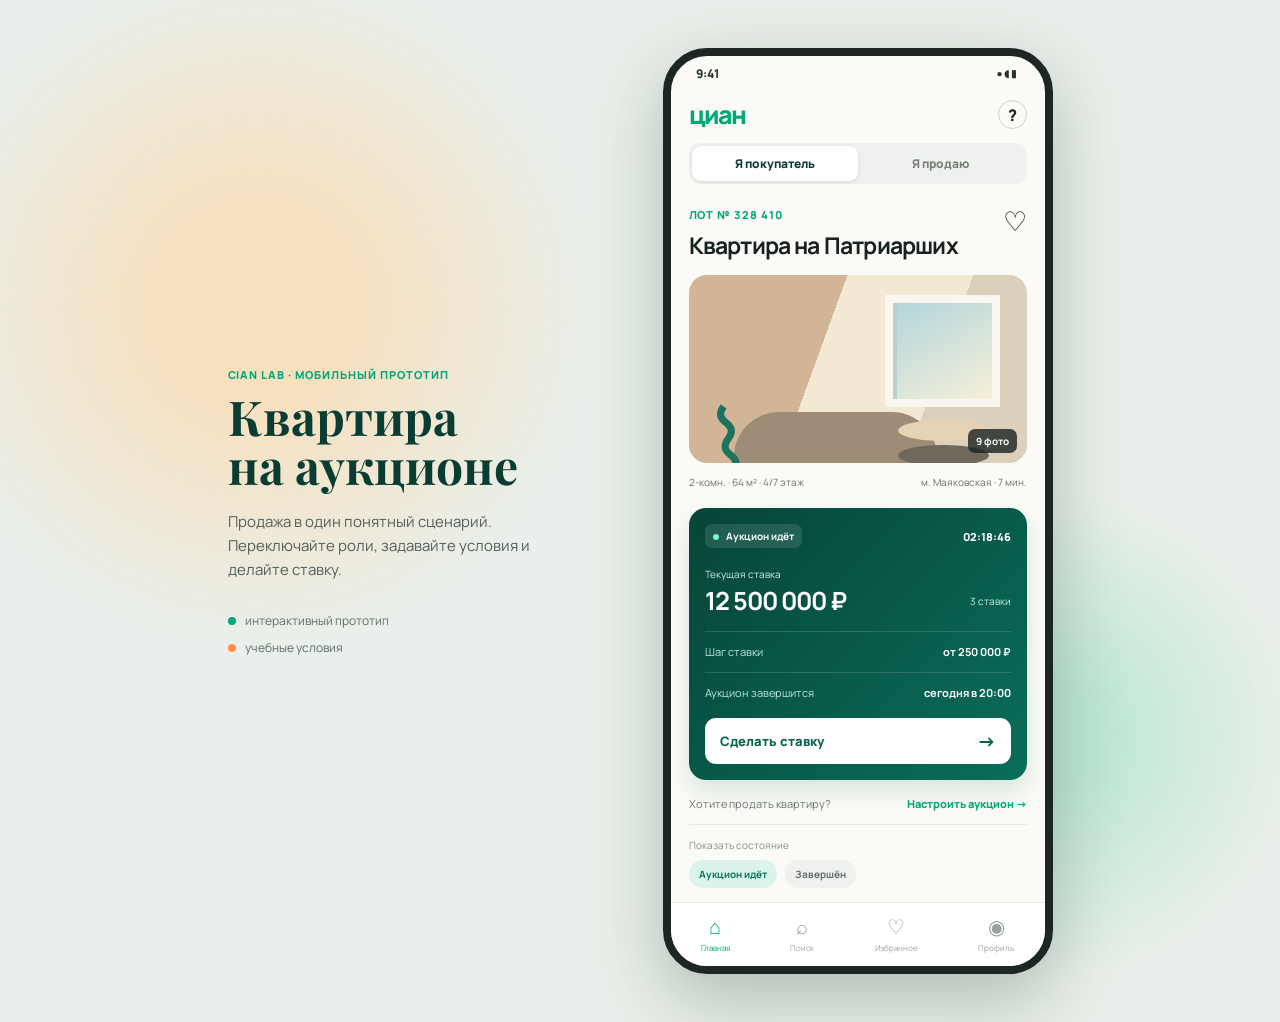
==== index.html @ d1cb660d "Создать прототип аукциона квартиры" ====
<!doctype html>
<html lang="ru">
  <head>
    <meta charset="UTF-8" />
    <meta name="viewport" content="width=device-width, initial-scale=1.0" />
    <title>Циан · Аукцион</title>
    <link rel="preconnect" href="https://fonts.googleapis.com" />
    <link rel="preconnect" href="https://fonts.gstatic.com" crossorigin />
    <link href="https://fonts.googleapis.com/css2?family=Manrope:wght@400;500;600;700;800&family=Playfair+Display:wght@700&display=swap" rel="stylesheet" />
    <link rel="stylesheet" href="styles.css" />
  </head>
  <body>
    <main class="page-shell">
      <section class="intro" aria-label="Описание прототипа">
        <p class="eyebrow">Cian lab · мобильный прототип</p>
        <h1>Квартира<br />на аукционе</h1>
        <p class="intro-copy">Продажа в один понятный сценарий. Переключайте роли, задавайте условия и делайте ставку.</p>
        <div class="legend">
          <span><i class="dot dot-green"></i> интерактивный прототип</span>
          <span><i class="dot dot-orange"></i> учебные условия</span>
        </div>
      </section>

      <section class="phone" aria-label="Прототип приложения Циан">
        <div class="status-bar"><span>9:41</span><span class="status-icons">●◖▮</span></div>
        <header class="app-header">
          <a class="logo" href="#" aria-label="Циан">циан</a>
          <button class="icon-button" id="helpButton" aria-label="Открыть подсказку">?</button>
        </header>

        <div class="role-switch" role="tablist" aria-label="Роль в сценарии">
          <button class="role active" data-role="buyer" role="tab" aria-selected="true">Я покупатель</button>
          <button class="role" data-role="seller" role="tab" aria-selected="false">Я продаю</button>
        </div>

        <div id="toast" class="toast" role="status"></div>

        <section id="buyerView" class="view active" aria-label="Сценарий покупателя">
          <div class="section-heading">
            <div>
              <p class="eyebrow">Лот № 328 410</p>
              <h2>Квартира на Патриарших</h2>
            </div>
            <button class="bookmark" aria-label="Добавить в избранное">♡</button>
          </div>

          <div class="apartment-photo" role="img" aria-label="Светлая современная гостиная">
            <span class="photo-label">9 фото</span>
            <span class="sun"></span><span class="window"></span><span class="sofa"></span><span class="table"></span><span class="plant">⌇</span>
          </div>

          <div class="property-row">
            <span>2-комн. · 64 м² · 4/7 этаж</span>
            <span>м. Маяковская · 7 мин.</span>
          </div>

          <section class="auction-card" id="auctionCard">
            <div class="auction-card-top">
              <span class="auction-chip"><i></i> Аукцион идёт</span>
              <span class="time" id="auctionTimer">02:18:46</span>
            </div>
            <p class="caption">Текущая ставка</p>
            <div class="price-line"><strong id="currentPrice">12 500 000 ₽</strong><span>3 ставки</span></div>
            <div class="rule"><span>Шаг ставки</span><b>от 250 000 ₽</b></div>
            <div class="rule"><span>Аукцион завершится</span><b>сегодня в 20:00</b></div>
            <button id="openBid" class="primary">Сделать ставку <span>→</span></button>
          </section>

          <button class="seller-link" id="showSellerFromBuyer">Хотите продать квартиру? <span>Настроить аукцион →</span></button>

          <section class="demo-state" aria-label="Состояние демонстрации">
            <p>Показать состояние</p>
            <div class="demo-controls">
              <button class="state-control active" data-auction-state="open">Аукцион идёт</button>
              <button class="state-control" data-auction-state="closed">Завершён</button>
            </div>
          </section>
        </section>

        <section id="sellerView" class="view" aria-label="Сценарий продавца">
          <div id="sellerForm" class="seller-step active">
            <div class="section-heading seller-title"><div><p class="eyebrow">Продажа квартиры</p><h2>Создадим аукцион</h2></div></div>
            <div class="steps" aria-label="Шаг 1 из 2"><span class="on"></span><span></span><small>1 из 2</small></div>
            <div class="seller-property"><div class="mini-photo"></div><div><b>2-комн. на Патриарших</b><p>64 м² · 4 этаж</p></div><button class="plain-button">Изменить</button></div>
            <form id="auctionForm">
              <label>Стартовая цена<input id="startPrice" inputmode="numeric" value="12 000 000" /><span>₽</span></label>
              <label>Минимальный шаг<input id="bidStep" inputmode="numeric" value="250 000" /><span>₽</span></label>
              <label>Закончить аукцион<select id="finishTime"><option>Сегодня, 20:00</option><option>Завтра, 12:00</option><option>Завтра, 20:00</option></select></label>
              <p class="form-note">После первой ставки условия нельзя будет изменить.</p>
              <button class="primary" type="submit">Проверить условия <span>→</span></button>
            </form>
          </div>

          <div id="sellerReview" class="seller-step">
            <button class="back-button" id="backToForm">←&nbsp; Назад</button>
            <div class="section-heading seller-title"><div><p class="eyebrow">Почти готово</p><h2>Проверьте условия</h2></div></div>
            <div class="steps" aria-label="Шаг 2 из 2"><span class="on"></span><span class="on"></span><small>2 из 2</small></div>
            <section class="review-card"><p class="review-address">2-комн. квартира<br/><b>ул. Спиридоновка, 21</b></p><hr/><div><span>Стартовая цена</span><b id="reviewPrice">12 000 000 ₽</b></div><div><span>Минимальный шаг</span><b id="reviewStep">250 000 ₽</b></div><div><span>Завершение</span><b id="reviewTime">Сегодня, 20:00</b></div></section>
            <div class="info-callout"><span>i</span><p>Объявление появится в поиске сразу после публикации.</p></div>
            <button class="primary" id="publishAuction">Опубликовать аукцион <span>→</span></button>
          </div>

          <div id="sellerPublished" class="seller-step published">
            <div class="published-icon">✓</div><p class="eyebrow">Аукцион опубликован</p><h2>Покупатели уже могут делать ставки</h2><p class="muted">Мы отправим уведомление, когда появится первая ставка.</p>
            <section class="live-stat"><span>Текущая ставка</span><b>12 500 000 ₽</b><small>3 ставки · завершится сегодня в 20:00</small></section>
            <button class="primary" id="goToBuyer">Посмотреть объявление <span>→</span></button>
            <button class="secondary" id="newAuction">Создать ещё один аукцион</button>
          </div>
        </section>

        <nav class="bottom-nav" aria-label="Основная навигация"><a href="#" class="active">⌂<small>Главная</small></a><a href="#">⌕<small>Поиск</small></a><a href="#">♡<small>Избранное</small></a><a href="#">◉<small>Профиль</small></a></nav>

        <div id="bidSheet" class="sheet-overlay" aria-hidden="true">
          <section class="sheet" role="dialog" aria-modal="true" aria-labelledby="bidTitle">
            <div class="drag-handle"></div>
            <button class="close-sheet" id="closeBid" aria-label="Закрыть">×</button>
            <p class="eyebrow">Ваша ставка</p><h2 id="bidTitle">Предложите цену</h2><p class="sheet-copy">Минимальная ставка — <b>12 750 000 ₽</b></p>
            <label class="bid-input">₽<input id="bidValue" inputmode="numeric" value="12 750 000" aria-label="Сумма ставки" /></label>
            <p id="bidError" class="input-error">Минимальная ставка — 12 750 000 ₽</p>
            <div class="quick-bids"><button data-bid="12750000">12,75 млн</button><button data-bid="13000000">13 млн</button><button data-bid="13500000">13,5 млн</button></div>
            <button id="placeBid" class="primary">Подтвердить ставку <span>→</span></button>
            <button id="triggerError" class="text-button">Показать ошибку ответа</button>
          </section>
        </div>

        <div id="waitingSheet" class="sheet-overlay" aria-hidden="true"><section class="sheet status-sheet" role="dialog" aria-modal="true"><div class="loader"></div><h2>Проверяем ставку</h2><p>Это займёт несколько секунд. Не закрывайте приложение.</p></section></div>
        <div id="resultSheet" class="sheet-overlay" aria-hidden="true"><section class="sheet status-sheet" role="dialog" aria-modal="true"><div id="resultIcon" class="result-icon">✓</div><p class="eyebrow" id="resultEyebrow">Ставка принята</p><h2 id="resultTitle">Вы лидируете</h2><p id="resultCopy">Ваша ставка 12 750 000 ₽ сейчас самая высокая.</p><button id="resultAction" class="primary">Понятно</button></section></div>
        <div id="helpSheet" class="sheet-overlay" aria-hidden="true"><section class="sheet help-sheet" role="dialog" aria-modal="true"><button class="close-sheet" id="closeHelp" aria-label="Закрыть">×</button><p class="eyebrow">Как смотреть прототип</p><h2>Две роли — один аукцион</h2><ol><li>В роли продавца задайте условия и опубликуйте лот.</li><li>Вернитесь к покупателю и предложите цену.</li><li>Сумма ниже 12,75 млн покажет валидацию. Кнопка «Показать ошибку» — сбой сервиса.</li><li>Внизу карточки можно завершить аукцион.</li></ol></section></div>
      </section>
    </main>
    <script src="app.js"></script>
  </body>
</html>
---- styles.css ----
:root { --green:#00a878; --deep:#093c33; --ink:#17221f; --muted:#78837f; --paper:#fbfaf7; --line:#e7e9e5; --orange:#ff8f46; --red:#d94b48; }
* { box-sizing:border-box; }
body { margin:0; background:#e9efea; color:var(--ink); font-family:Manrope, Arial, sans-serif; }
button,input,select { font:inherit; } button { cursor:pointer; border:0; } .page-shell { min-height:100vh; display:flex; align-items:center; justify-content:center; gap:110px; padding:48px 28px; background:radial-gradient(circle at 20% 30%,#f7e0be 0 7%,transparent 27%),radial-gradient(circle at 82% 72%,#bde7d5 0 4%,transparent 19%),#e9efea; }
.intro { width:325px; } .eyebrow { color:var(--green); text-transform:uppercase; letter-spacing:.09em; font-size:11px; font-weight:800; margin:0 0 10px; } .intro h1 { font:700 48px/1.02 "Playfair Display", Georgia, serif; margin:0 0 20px; color:var(--deep); } .intro-copy { color:#52605b; font-size:15px; line-height:1.6; margin:0; } .legend { display:grid; gap:10px; margin-top:30px; color:#607069; font-size:12px; } .dot { width:8px; height:8px; display:inline-block; border-radius:50%; margin-right:7px; } .dot-green{background:var(--green)} .dot-orange{background:var(--orange)}
.phone { position:relative; width:390px; min-height:820px; overflow:hidden; background:var(--paper); border:8px solid #1d2623; border-radius:44px; box-shadow:0 25px 70px #40564c55; padding:0 18px 78px; } .status-bar { display:flex; height:34px; align-items:center; justify-content:space-between; padding:0 7px; color:#26332e; font-size:12px; font-weight:800; }.status-icons { letter-spacing:2px; font-size:10px; }
.app-header { height:49px; display:flex; align-items:center; justify-content:space-between; }.logo { color:var(--green); text-decoration:none; font-size:25px; font-weight:800; letter-spacing:-2px; }.icon-button,.bookmark,.plain-button,.back-button,.text-button { background:transparent; color:var(--ink); }.icon-button { width:29px;height:29px; border:1px solid #cad3cd; border-radius:50%; font-weight:800; }.role-switch { display:flex; background:#eef1ed; border-radius:12px; padding:3px; margin:4px 0 23px; }.role { flex:1; padding:9px 4px; border-radius:9px; background:transparent; color:#748079; font-size:12px; font-weight:800; }.role.active { background:#fff; color:var(--deep); box-shadow:0 1px 4px #16352c1a; }
.view,.seller-step { display:none; }.view.active,.seller-step.active { display:block; }.section-heading { display:flex; justify-content:space-between; gap:15px; align-items:flex-start; }.section-heading h2,.sheet h2,.published h2 { font-size:23px; line-height:1.15; letter-spacing:-.8px; margin:0; }.bookmark { font-size:27px; padding:0; line-height:1; }.apartment-photo { height:188px; margin:17px 0 12px; overflow:hidden; position:relative; border-radius:18px; background:linear-gradient(110deg,#d1b596 0 39%,#f3e8d4 39% 70%,#dbd0bb 70%); }.window{position:absolute;background:linear-gradient(150deg,#b2d5db,#f6f0d9);width:115px;height:112px;right:27px;top:20px;border:8px solid #f8f6ee;box-shadow:inset 4px 0 #b8d0d0}.sun{position:absolute;width:30px;height:30px;border-radius:50%;background:#ffdf85;right:58px;top:43px}.sofa{position:absolute;bottom:-4px;left:45px;width:203px;height:55px;background:#9e8c77;border-radius:45px 45px 3px 3px;box-shadow:20px 21px 0 -9px #65584c}.table{position:absolute;bottom:22px;right:38px;width:91px;height:21px;border-radius:50%;background:#e6d2b4;box-shadow:0 25px #71685c}.plant{position:absolute;left:18px;bottom:8px;color:#1c745c;font-size:86px;line-height:.4;transform:rotate(-8deg)}.photo-label{position:absolute;right:10px;bottom:10px;z-index:2;background:#17221fc9;color:white;padding:5px 8px;border-radius:7px;font-size:10px;font-weight:700}.property-row { display:flex; justify-content:space-between; font-size:10px; color:#68746f; line-height:1.5; }.property-row span:last-child{text-align:right}
.auction-card { margin-top:18px; padding:16px; border-radius:17px; color:#fff; background:linear-gradient(135deg,#074538,#096e59); box-shadow:0 11px 24px #00664725; }.auction-card-top,.price-line,.rule { display:flex; justify-content:space-between; align-items:center; }.auction-chip{padding:5px 8px;border-radius:7px;background:#ffffff1c;font-size:10px;font-weight:700}.auction-chip i{display:inline-block;width:6px;height:6px;background:#7ef2c8;border-radius:50%;margin-right:5px}.time{font-size:11px;font-weight:800}.caption{margin:19px 0 2px;color:#c8eee4;font-size:10px}.price-line strong { font-size:25px; letter-spacing:-1px; }.price-line span{font-size:10px;color:#c8eee4}.rule{margin-top:13px;padding-top:12px;border-top:1px solid #ffffff26;font-size:11px}.rule span{color:#bce6dc}.primary { width:100%; border-radius:11px; background:var(--green); color:#fff; padding:14px 15px; margin-top:17px; font-size:13px; text-align:left; font-weight:800; display:flex; align-items:center; justify-content:space-between; }.auction-card .primary { background:#fff;color:#09614f;margin-top:18px; }.primary span{font-size:19px;line-height:10px}.seller-link { width:100%; margin:16px 0 13px; padding:0; color:#6d7873; background:transparent; text-align:left; font-size:11px; }.seller-link span{float:right;color:var(--green);font-weight:800}.demo-state { padding-top:13px; border-top:1px solid var(--line); }.demo-state p{font-size:10px;color:#81908a;margin:0 0 8px}.demo-controls{display:flex;gap:8px}.state-control{padding:7px 10px;border-radius:18px;background:#eef1ed;color:#607069;font-size:10px;font-weight:700}.state-control.active{background:#dbf4eb;color:#087356}
.seller-title{margin-top:7px}.steps { display:flex;align-items:center;gap:5px;margin:19px 0 17px }.steps span {height:4px;flex:1;border-radius:4px;background:#dfe4df}.steps span.on{background:var(--green)}.steps small{font-size:10px;color:#829089;margin-left:5px}.seller-property{display:flex;align-items:center;gap:10px;padding:10px 0 17px;border-bottom:1px solid var(--line);font-size:11px}.seller-property p{margin:3px 0 0;color:#78837f;font-size:10px}.mini-photo{width:45px;height:45px;border-radius:8px;background:linear-gradient(140deg,#bea78b,#f3ead8 52%,#91b1b3 52%)}.plain-button{color:var(--green);font-size:10px;font-weight:800;margin-left:auto;padding:4px}.seller-step form{padding-top:17px}.seller-step label{position:relative;display:block;margin-bottom:14px;color:#637069;font-size:10px;font-weight:700}.seller-step input,.seller-step select{width:100%;margin-top:5px;border:1px solid #d9dfda;border-radius:10px;background:#fff;padding:13px 35px 13px 12px;color:var(--ink);font-size:13px;font-weight:800;outline-color:var(--green)}.seller-step label>span{position:absolute;right:13px;bottom:13px;color:#7a8680;font-weight:800}.seller-step select{appearance:none;background-image:linear-gradient(45deg,transparent 50%,#65726c 50%),linear-gradient(135deg,#65726c 50%,transparent 50%);background-position:calc(100% - 16px) 19px,calc(100% - 11px) 19px;background-size:5px 5px,5px 5px;background-repeat:no-repeat}.form-note{font-size:10px;line-height:1.5;color:#85918c;margin:1px 0 5px}.back-button{padding:3px 0;margin:2px 0 18px;color:#637069;font-size:12px}.review-card{border:1px solid #e1e6e2;border-radius:14px;padding:15px;background:#fff;margin:2px 0 13px}.review-address{font-size:12px;line-height:1.6;margin:0}.review-card hr{border:0;border-top:1px solid var(--line);margin:13px 0}.review-card div{display:flex;justify-content:space-between;font-size:11px;margin-top:12px}.review-card span{color:#78837f}.info-callout{display:flex;gap:9px;padding:10px;background:#e9f7f2;border-radius:10px;color:#3c6257;font-size:10px;line-height:1.45}.info-callout span{width:15px;height:15px;flex:none;display:grid;place-items:center;border-radius:50%;background:#a8dec9;font-weight:800}.info-callout p{margin:0}.published{text-align:center;padding-top:65px}.published-icon,.result-icon{width:52px;height:52px;margin:0 auto 17px;border-radius:50%;background:#cdf3e5;color:#007e5c;display:grid;place-items:center;font-size:25px;font-weight:800}.published .muted{font-size:12px;line-height:1.5;color:#77847f;margin:11px 15px 20px}.live-stat{text-align:left;background:#eef7f2;border-radius:13px;padding:15px;display:grid;gap:5px;font-size:11px;color:#65736d}.live-stat b{font-size:20px;color:var(--deep)}.live-stat small{color:#82908a}.secondary{margin-top:10px;width:100%;padding:12px;border-radius:11px;color:var(--green);background:#e9f7f2;font-size:12px;font-weight:800}
.bottom-nav{position:absolute;bottom:0;left:0;right:0;height:64px;border-top:1px solid #e5eae5;background:#fff;display:flex;justify-content:space-around}.bottom-nav a{color:#98a19d;text-decoration:none;padding-top:10px;font-size:20px;text-align:center}.bottom-nav a.active{color:var(--green)}.bottom-nav small{display:block;font-size:8px;margin-top:2px}.sheet-overlay{position:absolute;z-index:20;inset:0;background:#17231e88;display:flex;align-items:flex-end;opacity:0;pointer-events:none;transition:.2s}.sheet-overlay.open{opacity:1;pointer-events:auto}.sheet{width:100%;position:relative;background:#fff;border-radius:23px 23px 0 0;padding:13px 20px 25px;transform:translateY(30px);transition:.25s}.sheet-overlay.open .sheet{transform:translateY(0)}.drag-handle{width:34px;height:4px;border-radius:3px;background:#d9dfdc;margin:0 auto 17px}.close-sheet{position:absolute;right:18px;top:17px;background:#f0f3f0;color:#68756f;width:26px;height:26px;border-radius:50%;font-size:20px;line-height:20px}.sheet-copy{color:#65736d;font-size:12px;margin:8px 0 15px}.bid-input{display:flex;align-items:center;gap:7px;border:1px solid #cdd7d1;border-radius:11px;padding:0 12px;color:#718078;font-weight:800}.bid-input input{width:100%;border:0;outline:0;padding:13px 0;color:var(--ink);font-size:17px;font-weight:800}.input-error{display:none;color:var(--red);font-size:10px;margin:6px 2px}.input-error.show{display:block}.bid-input.invalid{border-color:var(--red);background:#fff8f8}.quick-bids{display:flex;gap:7px;margin-top:10px}.quick-bids button{padding:7px 8px;background:#edf2ef;border-radius:7px;color:#527066;font-size:10px;font-weight:700}.text-button{display:block;margin:13px auto 0;color:#85918c;font-size:10px;text-decoration:underline}.status-sheet{text-align:center;padding:43px 30px 35px}.status-sheet h2{margin:0 0 9px}.status-sheet p:not(.eyebrow){margin:0;color:#718079;font-size:12px;line-height:1.5}.loader{width:39px;height:39px;border:4px solid #d3efe5;border-top-color:var(--green);border-radius:50%;margin:0 auto 18px;animation:spin 1s linear infinite}@keyframes spin{to{transform:rotate(360deg)}}.result-icon.error{background:#ffe5e4;color:var(--red)}.help-sheet{padding:30px 22px 28px}.help-sheet ol{padding-left:19px;color:#53625c;font-size:12px;line-height:1.55}.help-sheet li+li{margin-top:9px}.toast{position:absolute;z-index:40;left:28px;right:28px;top:95px;padding:10px 12px;opacity:0;transform:translateY(-8px);pointer-events:none;border-radius:10px;background:#153f35;color:white;font-size:11px;text-align:center;transition:.2s}.toast.show{opacity:1;transform:translateY(0)}
.auction-card.closed{background:#eef1ee;color:var(--ink);box-shadow:none}.auction-card.closed .auction-chip{background:#dce3df;color:#5e6c66}.auction-card.closed .auction-chip i{background:#83908a}.auction-card.closed .caption,.auction-card.closed .price-line span,.auction-card.closed .rule span{color:#728078}.auction-card.closed .rule{border-color:#dce3df}.auction-card.closed .primary{background:#d9dfdb;color:#87918d;pointer-events:none}.auction-card.closed .time{color:#66756e}.auction-card.closed .price-line strong{color:#3a4943}
@media (max-width:760px){.page-shell{padding:0;min-height:100svh;background:var(--paper)}.intro{display:none}.phone{width:100%;min-height:100svh;border:0;border-radius:0;box-shadow:none;max-width:480px}.sheet-overlay{position:fixed;max-width:480px;left:50%;transform:translateX(-50%)} }
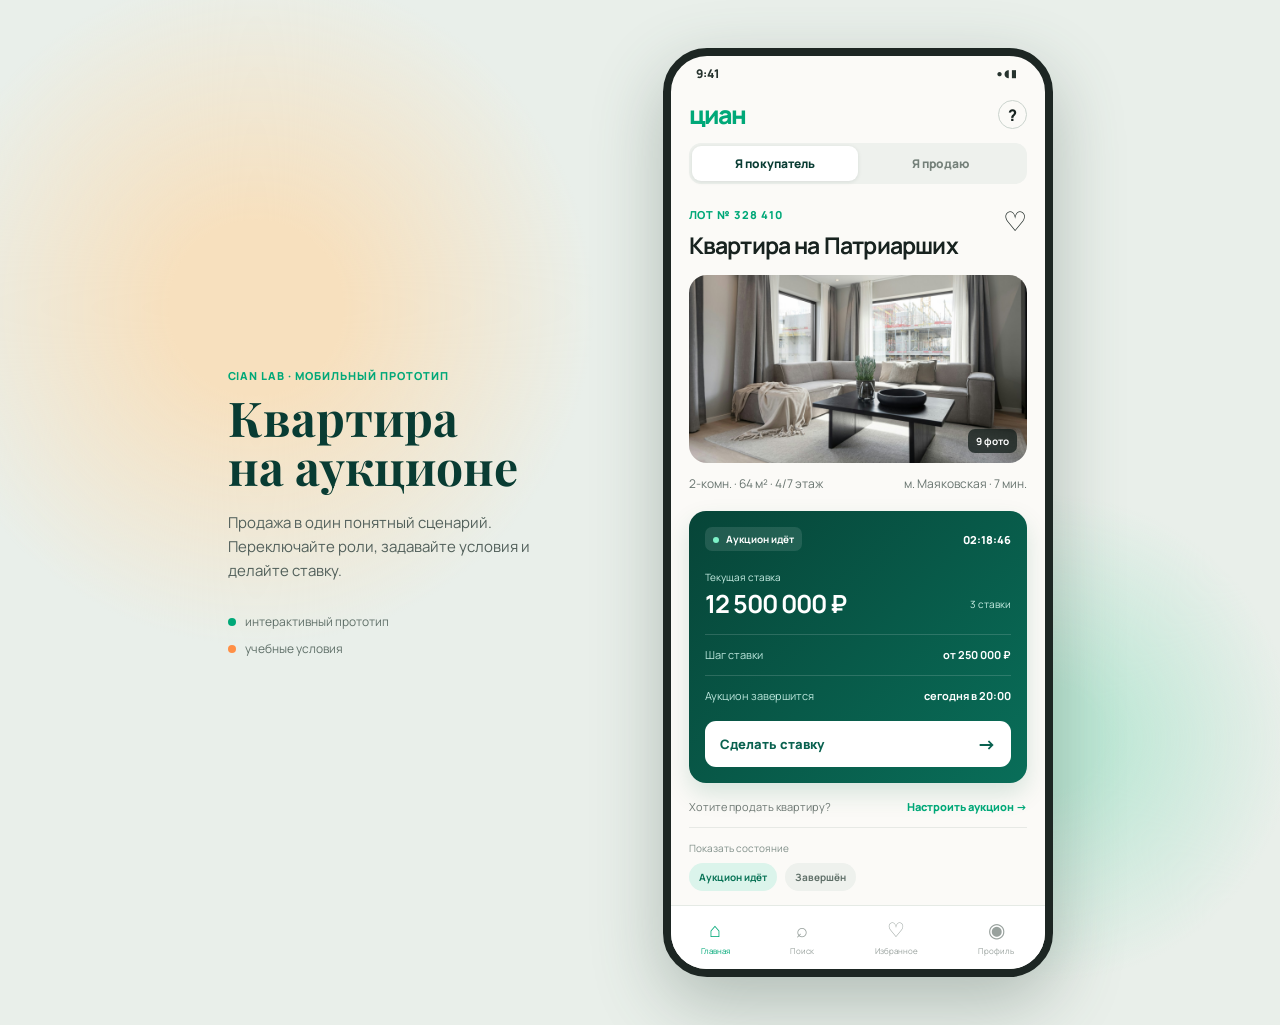
==== commit 349ed1cd: "Обновить иллюстрации и состояния аукциона" ====
--- a/index.html
+++ b/index.html
@@ -44,9 +44,9 @@
             <button class="bookmark" aria-label="Добавить в избранное">♡</button>
           </div>
 
-          <div class="apartment-photo" role="img" aria-label="Светлая современная гостиная">
+          <div class="apartment-photo">
+            <img class="apartment-photo-image" src="assets/auction-living-room.jpg" alt="Светлая современная гостиная с диваном, столом, окнами и растением" />
             <span class="photo-label">9 фото</span>
-            <span class="sun"></span><span class="window"></span><span class="sofa"></span><span class="table"></span><span class="plant">⌇</span>
           </div>
 
           <div class="property-row">
@@ -81,7 +81,7 @@
           <div id="sellerForm" class="seller-step active">
             <div class="section-heading seller-title"><div><p class="eyebrow">Продажа квартиры</p><h2>Создадим аукцион</h2></div></div>
             <div class="steps" aria-label="Шаг 1 из 2"><span class="on"></span><span></span><small>1 из 2</small></div>
-            <div class="seller-property"><div class="mini-photo"></div><div><b>2-комн. на Патриарших</b><p>64 м² · 4 этаж</p></div><button class="plain-button">Изменить</button></div>
+            <div class="seller-property"><div class="mini-photo" role="img" aria-label="Светлая современная гостиная с диваном, столом, окнами и растением"></div><div><b>2-комн. на Патриарших</b><p>64 м² · 4 этаж</p></div><button class="plain-button">Изменить</button></div>
             <form id="auctionForm">
               <label>Стартовая цена<input id="startPrice" inputmode="numeric" value="12 000 000" /><span>₽</span></label>
               <label>Минимальный шаг<input id="bidStep" inputmode="numeric" value="250 000" /><span>₽</span></label>
@@ -101,7 +101,7 @@
           </div>
 
           <div id="sellerPublished" class="seller-step published">
-            <div class="published-icon">✓</div><p class="eyebrow">Аукцион опубликован</p><h2>Покупатели уже могут делать ставки</h2><p class="muted">Мы отправим уведомление, когда появится первая ставка.</p>
+            <div class="published-icon" aria-label="Празднуем публикацию">🎉</div><p class="eyebrow">Аукцион опубликован</p><h2>Покупатели уже могут делать ставки</h2><p class="muted">Мы отправим уведомление, когда появится первая ставка.</p>
             <section class="live-stat"><span>Текущая ставка</span><b>12 500 000 ₽</b><small>3 ставки · завершится сегодня в 20:00</small></section>
             <button class="primary" id="goToBuyer">Посмотреть объявление <span>→</span></button>
             <button class="secondary" id="newAuction">Создать ещё один аукцион</button>
--- a/styles.css
+++ b/styles.css
@@ -11,3 +11,10 @@
 .bottom-nav{position:absolute;bottom:0;left:0;right:0;height:64px;border-top:1px solid #e5eae5;background:#fff;display:flex;justify-content:space-around}.bottom-nav a{color:#98a19d;text-decoration:none;padding-top:10px;font-size:20px;text-align:center}.bottom-nav a.active{color:var(--green)}.bottom-nav small{display:block;font-size:8px;margin-top:2px}.sheet-overlay{position:absolute;z-index:20;inset:0;background:#17231e88;display:flex;align-items:flex-end;opacity:0;pointer-events:none;transition:.2s}.sheet-overlay.open{opacity:1;pointer-events:auto}.sheet{width:100%;position:relative;background:#fff;border-radius:23px 23px 0 0;padding:13px 20px 25px;transform:translateY(30px);transition:.25s}.sheet-overlay.open .sheet{transform:translateY(0)}.drag-handle{width:34px;height:4px;border-radius:3px;background:#d9dfdc;margin:0 auto 17px}.close-sheet{position:absolute;right:18px;top:17px;background:#f0f3f0;color:#68756f;width:26px;height:26px;border-radius:50%;font-size:20px;line-height:20px}.sheet-copy{color:#65736d;font-size:12px;margin:8px 0 15px}.bid-input{display:flex;align-items:center;gap:7px;border:1px solid #cdd7d1;border-radius:11px;padding:0 12px;color:#718078;font-weight:800}.bid-input input{width:100%;border:0;outline:0;padding:13px 0;color:var(--ink);font-size:17px;font-weight:800}.input-error{display:none;color:var(--red);font-size:10px;margin:6px 2px}.input-error.show{display:block}.bid-input.invalid{border-color:var(--red);background:#fff8f8}.quick-bids{display:flex;gap:7px;margin-top:10px}.quick-bids button{padding:7px 8px;background:#edf2ef;border-radius:7px;color:#527066;font-size:10px;font-weight:700}.text-button{display:block;margin:13px auto 0;color:#85918c;font-size:10px;text-decoration:underline}.status-sheet{text-align:center;padding:43px 30px 35px}.status-sheet h2{margin:0 0 9px}.status-sheet p:not(.eyebrow){margin:0;color:#718079;font-size:12px;line-height:1.5}.loader{width:39px;height:39px;border:4px solid #d3efe5;border-top-color:var(--green);border-radius:50%;margin:0 auto 18px;animation:spin 1s linear infinite}@keyframes spin{to{transform:rotate(360deg)}}.result-icon.error{background:#ffe5e4;color:var(--red)}.help-sheet{padding:30px 22px 28px}.help-sheet ol{padding-left:19px;color:#53625c;font-size:12px;line-height:1.55}.help-sheet li+li{margin-top:9px}.toast{position:absolute;z-index:40;left:28px;right:28px;top:95px;padding:10px 12px;opacity:0;transform:translateY(-8px);pointer-events:none;border-radius:10px;background:#153f35;color:white;font-size:11px;text-align:center;transition:.2s}.toast.show{opacity:1;transform:translateY(0)}
 .auction-card.closed{background:#eef1ee;color:var(--ink);box-shadow:none}.auction-card.closed .auction-chip{background:#dce3df;color:#5e6c66}.auction-card.closed .auction-chip i{background:#83908a}.auction-card.closed .caption,.auction-card.closed .price-line span,.auction-card.closed .rule span{color:#728078}.auction-card.closed .rule{border-color:#dce3df}.auction-card.closed .primary{background:#d9dfdb;color:#87918d;pointer-events:none}.auction-card.closed .time{color:#66756e}.auction-card.closed .price-line strong{color:#3a4943}
 @media (max-width:760px){.page-shell{padding:0;min-height:100svh;background:var(--paper)}.intro{display:none}.phone{width:100%;min-height:100svh;border:0;border-radius:0;box-shadow:none;max-width:480px}.sheet-overlay{position:fixed;max-width:480px;left:50%;transform:translateX(-50%)} }
+
+/* Feedback refinements */
+.property-row { font-size:12px; }
+.published-icon { font-size:28px; background:#eaf8f1; }
+#bidSheet { background:transparent; }
+.apartment-photo-image { display:block; width:100%; height:100%; object-fit:cover; }
+.mini-photo { background-image:url("assets/auction-living-room.jpg"); background-size:cover; background-position:center; }
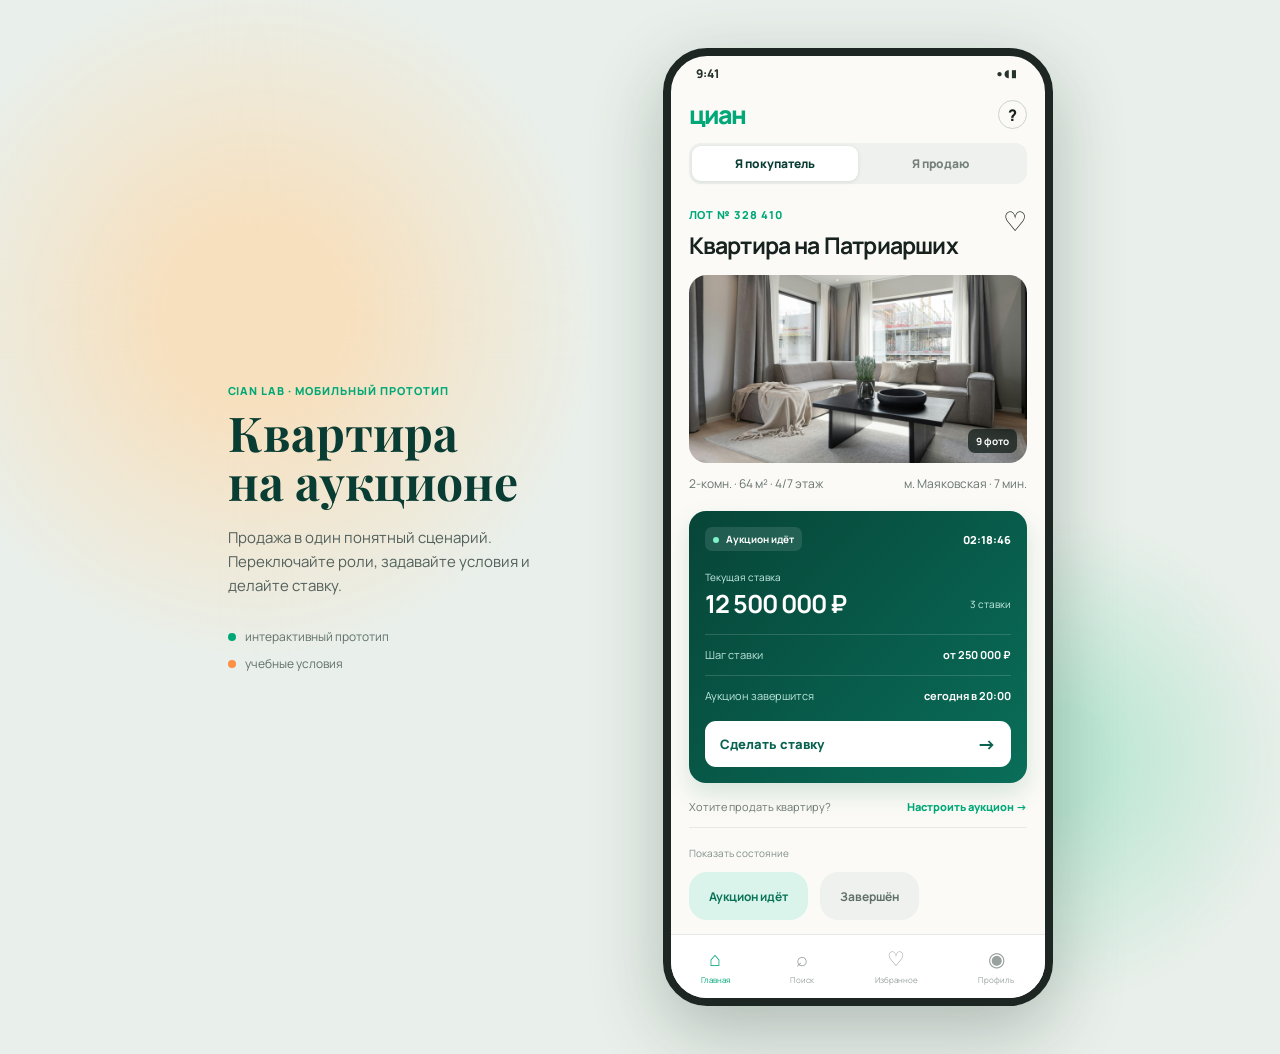
==== commit e1fad4ed: "Уточнить состояния ставки" ====
--- a/index.html
+++ b/index.html
@@ -124,7 +124,7 @@
         </div>
 
         <div id="waitingSheet" class="sheet-overlay" aria-hidden="true"><section class="sheet status-sheet" role="dialog" aria-modal="true"><div class="loader"></div><h2>Проверяем ставку</h2><p>Это займёт несколько секунд. Не закрывайте приложение.</p></section></div>
-        <div id="resultSheet" class="sheet-overlay" aria-hidden="true"><section class="sheet status-sheet" role="dialog" aria-modal="true"><div id="resultIcon" class="result-icon">✓</div><p class="eyebrow" id="resultEyebrow">Ставка принята</p><h2 id="resultTitle">Вы лидируете</h2><p id="resultCopy">Ваша ставка 12 750 000 ₽ сейчас самая высокая.</p><button id="resultAction" class="primary">Понятно</button></section></div>
+        <div id="resultSheet" class="sheet-overlay" aria-hidden="true"><section class="sheet status-sheet" role="dialog" aria-modal="true"><div id="resultIcon" class="result-icon" aria-label="Ставка принята">🎉</div><p class="eyebrow" id="resultEyebrow">Ставка принята</p><h2 id="resultTitle">Вы лидируете</h2><p id="resultCopy">Ваша ставка 12 750 000 ₽ сейчас самая высокая.</p><button id="resultAction" class="primary">Понятно</button></section></div>
         <div id="helpSheet" class="sheet-overlay" aria-hidden="true"><section class="sheet help-sheet" role="dialog" aria-modal="true"><button class="close-sheet" id="closeHelp" aria-label="Закрыть">×</button><p class="eyebrow">Как смотреть прототип</p><h2>Две роли — один аукцион</h2><ol><li>В роли продавца задайте условия и опубликуйте лот.</li><li>Вернитесь к покупателю и предложите цену.</li><li>Сумма ниже 12,75 млн покажет валидацию. Кнопка «Показать ошибку» — сбой сервиса.</li><li>Внизу карточки можно завершить аукцион.</li></ol></section></div>
       </section>
     </main>
--- a/styles.css
+++ b/styles.css
@@ -18,3 +18,9 @@
 #bidSheet { background:transparent; }
 .apartment-photo-image { display:block; width:100%; height:100%; object-fit:cover; }
 .mini-photo { background-image:url("assets/auction-living-room.jpg"); background-size:cover; background-position:center; }
+.demo-state { padding-top:18px; }
+.demo-state p { margin-bottom:12px; }
+.demo-controls { gap:12px; }
+.state-control { min-height:48px; padding:11px 20px; font-size:12px; }
+#resultSheet { background:transparent; }
+.result-icon { font-size:28px; background:#eaf8f1; }
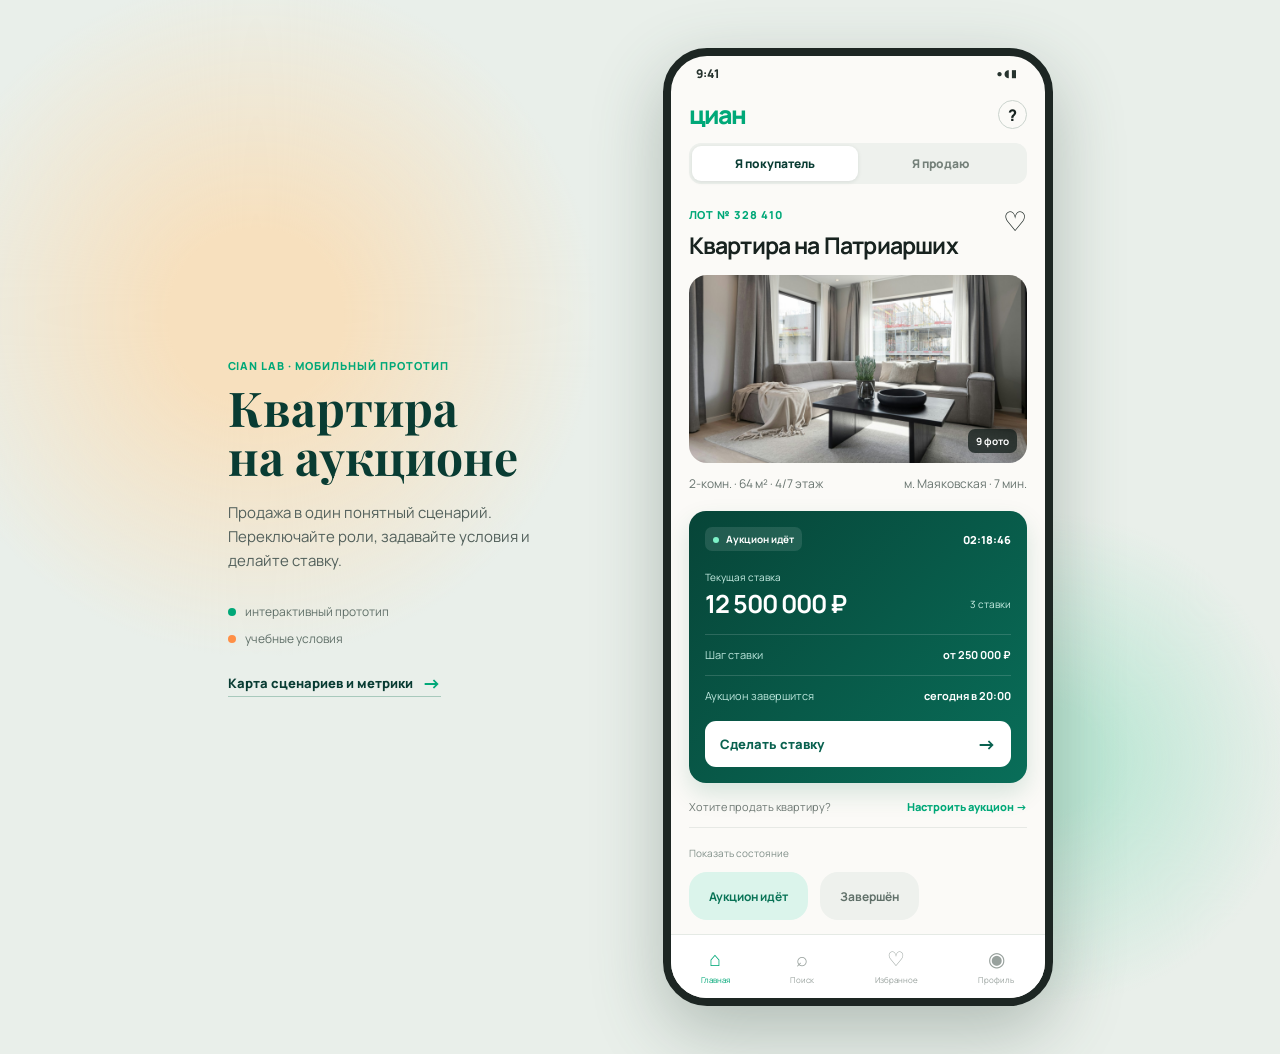
==== commit e98075e0: "Добавить карту сценариев и метрики" ====
--- a/index.html
+++ b/index.html
@@ -19,6 +19,7 @@
           <span><i class="dot dot-green"></i> интерактивный прототип</span>
           <span><i class="dot dot-orange"></i> учебные условия</span>
         </div>
+        <a class="scenario-map-link" href="/map">Карта сценариев и метрики <span>→</span></a>
       </section>
 
       <section class="phone" aria-label="Прототип приложения Циан">
@@ -128,6 +129,6 @@
         <div id="helpSheet" class="sheet-overlay" aria-hidden="true"><section class="sheet help-sheet" role="dialog" aria-modal="true"><button class="close-sheet" id="closeHelp" aria-label="Закрыть">×</button><p class="eyebrow">Как смотреть прототип</p><h2>Две роли — один аукцион</h2><ol><li>В роли продавца задайте условия и опубликуйте лот.</li><li>Вернитесь к покупателю и предложите цену.</li><li>Сумма ниже 12,75 млн покажет валидацию. Кнопка «Показать ошибку» — сбой сервиса.</li><li>Внизу карточки можно завершить аукцион.</li></ol></section></div>
       </section>
     </main>
-    <script src="app.js"></script>
+    <script src="app.js?v=20261123-2"></script>
   </body>
 </html>
--- a/styles.css
+++ b/styles.css
@@ -24,3 +24,6 @@
 .state-control { min-height:48px; padding:11px 20px; font-size:12px; }
 #resultSheet { background:transparent; }
 .result-icon { font-size:28px; background:#eaf8f1; }
+
+.scenario-map-link { display:inline-flex; align-items:center; gap:9px; margin-top:27px; color:var(--deep); font-size:13px; font-weight:800; text-decoration:none; border-bottom:1px solid #a8c9bc; padding-bottom:4px; }
+.scenario-map-link span { font-size:19px; line-height:12px; color:var(--green); }
